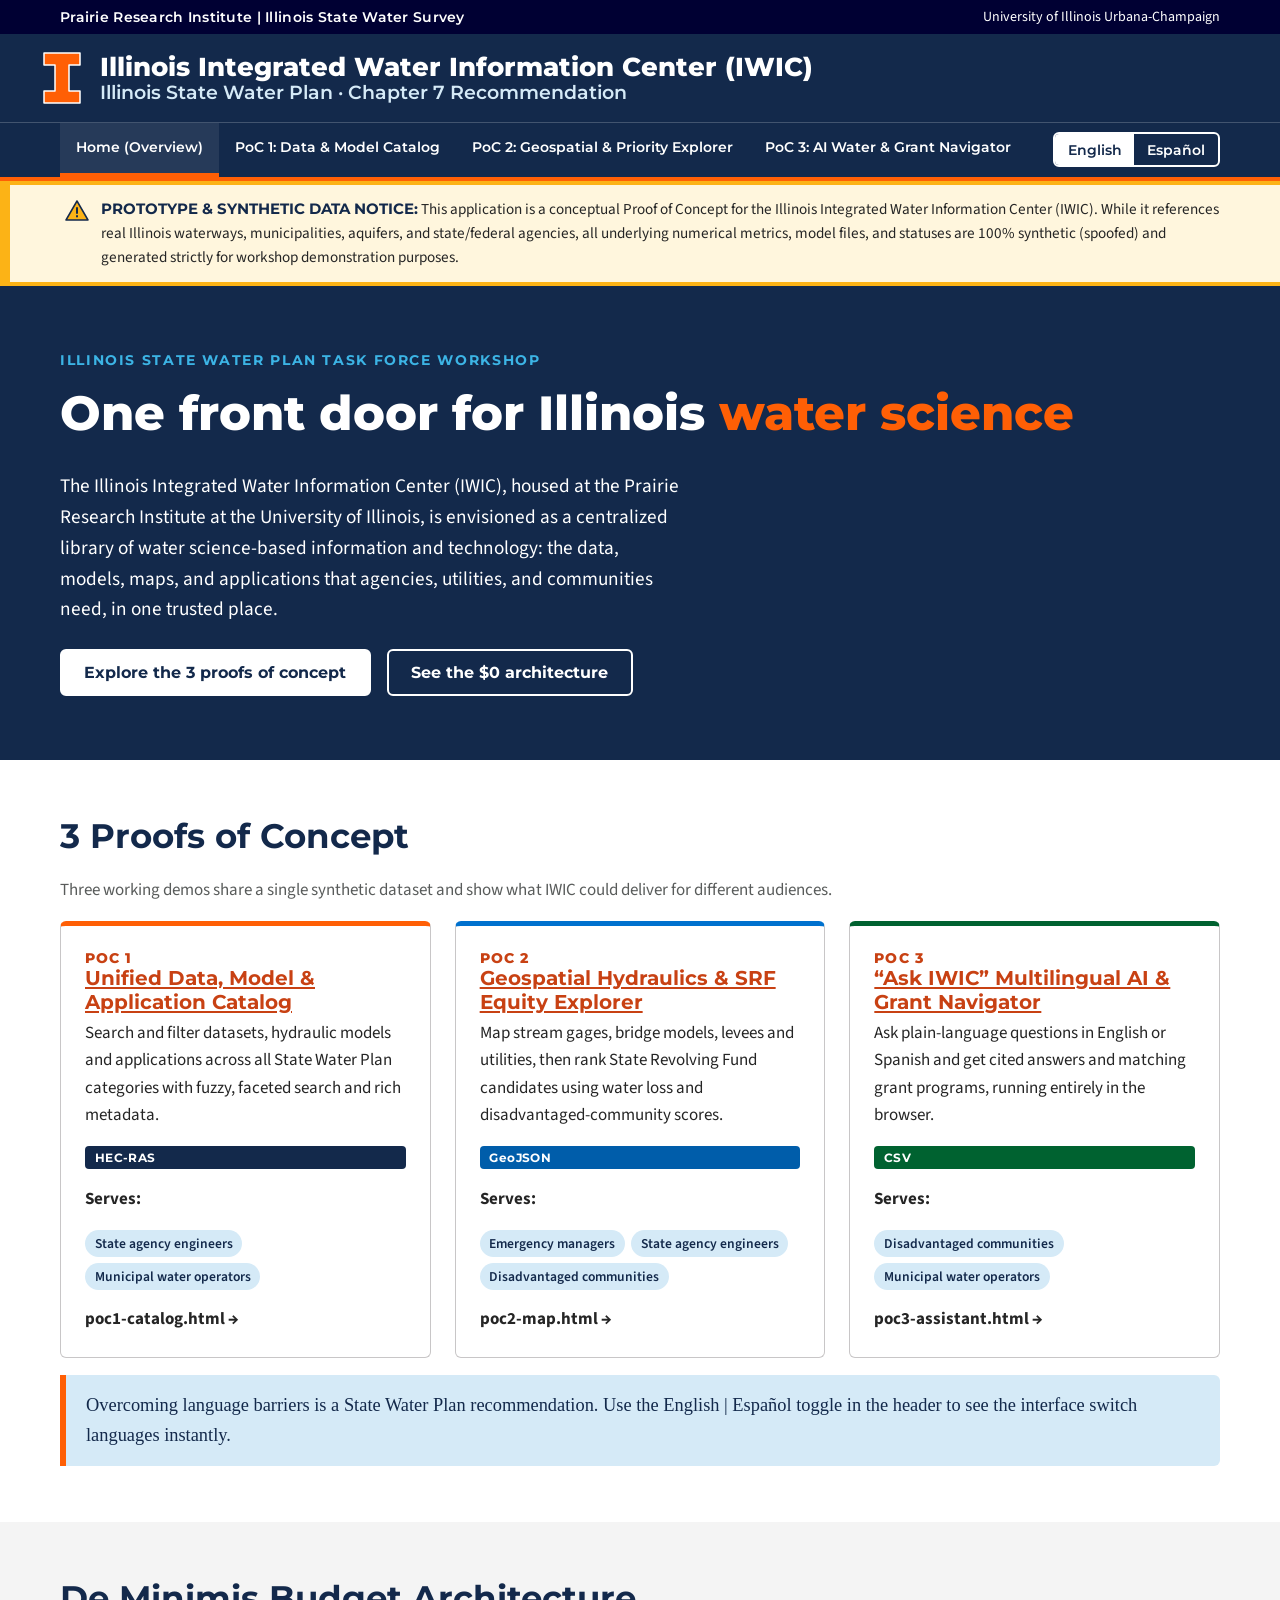
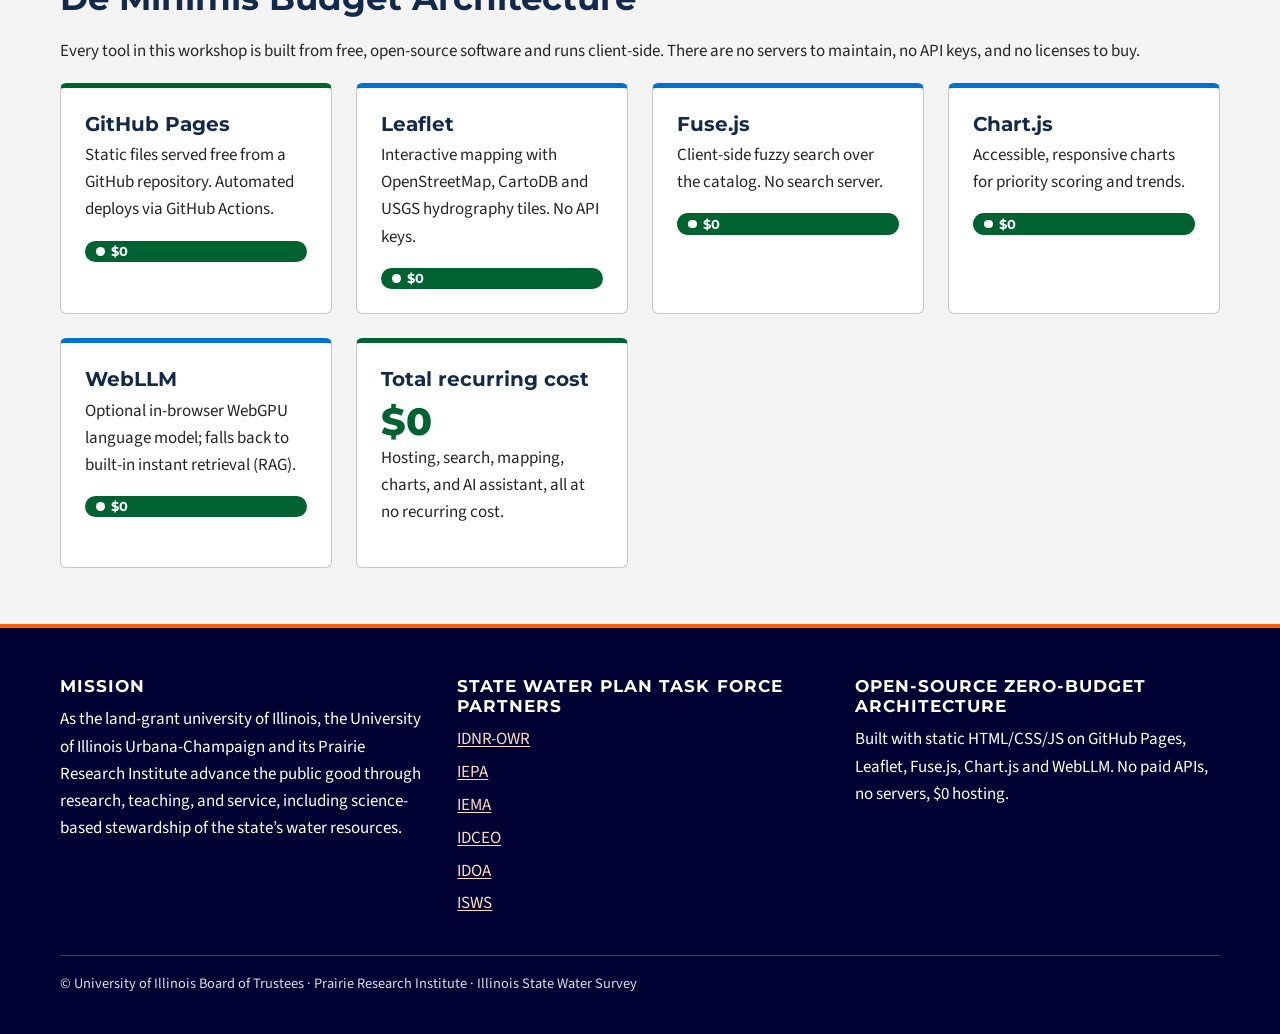
==== index.html @ f3689566 "Build IWIC foundational UI and landing page Co-authored-by: Copilot <223556219+Copilot@users.noreply" ====
<!DOCTYPE html>
<html lang="en">
<head>
  <meta charset="utf-8">
  <meta name="viewport" content="width=device-width, initial-scale=1">
  <title>Illinois Integrated Water Information Center (IWIC) · Workshop Overview</title>
  <meta name="description" content="Prototype of the Illinois Integrated Water Information Center: three proofs of concept built on synthetic data with free, open-source tools.">
  <link rel="stylesheet" href="css/illinois-brand.css">
</head>
<body>
  <main>
    <section class="hero" aria-labelledby="hero-title">
      <div class="container">
        <p class="eyebrow" data-i18n="hero.eyebrow">Illinois State Water Plan Task Force Workshop</p>
        <h1 id="hero-title" data-i18n-html="hero.title">One front door for Illinois <span>water science</span></h1>
        <p data-i18n="hero.body">The Illinois Integrated Water Information Center (IWIC), housed at the Prairie Research Institute at the University of Illinois, is envisioned as a centralized library of water science-based information and technology.</p>
        <div class="hero-actions">
          <a class="btn btn--light" href="#pocs" data-i18n="hero.cta1">Explore the 3 proofs of concept</a>
          <a class="btn btn--outline" href="#budget" data-i18n="hero.cta2">See the $0 architecture</a>
        </div>
      </div>
    </section>

    <section class="section" id="pocs" aria-labelledby="poc-heading">
      <div class="container">
        <h2 id="poc-heading" data-i18n="poc.heading">3 Proofs of Concept</h2>
        <p class="muted" data-i18n="poc.intro">Three working demos share a single synthetic dataset.</p>
        <div class="grid grid--3">
          <article class="card card--link">
            <span class="card-num">PoC 1</span>
            <h3><a class="stretched" href="poc1-catalog.html" data-i18n="poc1.title">Unified Data, Model &amp; Application Catalog</a></h3>
            <p data-i18n="poc1.body">Search and filter datasets, models and applications.</p>
            <span class="badge badge--hec-ras">HEC-RAS</span>
            <p></p>
            <p><strong data-i18n="poc.serves">Serves:</strong></p>
            <ul class="persona-list">
              <li data-i18n="persona.engineers">State agency engineers</li>
              <li data-i18n="persona.operators">Municipal water operators</li>
            </ul>
            <span class="card-cta" aria-hidden="true">poc1-catalog.html →</span>
          </article>
          <article class="card card--link card--blue">
            <span class="card-num">PoC 2</span>
            <h3><a class="stretched" href="poc2-map.html" data-i18n="poc2.title">Geospatial Hydraulics &amp; SRF Equity Explorer</a></h3>
            <p data-i18n="poc2.body">Map gages, models, levees and utilities.</p>
            <span class="badge badge--geojson">GeoJSON</span>
            <p></p>
            <p><strong data-i18n="poc.serves">Serves:</strong></p>
            <ul class="persona-list">
              <li data-i18n="persona.emergency">Emergency managers</li>
              <li data-i18n="persona.engineers">State agency engineers</li>
              <li data-i18n="persona.communities">Disadvantaged communities</li>
            </ul>
            <span class="card-cta" aria-hidden="true">poc2-map.html →</span>
          </article>
          <article class="card card--link card--prairie">
            <span class="card-num">PoC 3</span>
            <h3><a class="stretched" href="poc3-assistant.html" data-i18n="poc3.title">“Ask IWIC” Multilingual AI &amp; Grant Navigator</a></h3>
            <p data-i18n="poc3.body">Ask plain-language questions in English or Spanish.</p>
            <span class="badge badge--csv">CSV</span>
            <p></p>
            <p><strong data-i18n="poc.serves">Serves:</strong></p>
            <ul class="persona-list">
              <li data-i18n="persona.communities">Disadvantaged communities</li>
              <li data-i18n="persona.operators">Municipal water operators</li>
            </ul>
            <span class="card-cta" aria-hidden="true">poc3-assistant.html →</span>
          </article>
        </div>
        <p></p>
        <div class="callout callout--editorial" data-i18n="lang.callout">Overcoming language barriers is a State Water Plan recommendation. Use the English | Español toggle to switch languages.</div>
      </div>
    </section>

    <section class="section section--alt" id="budget" aria-labelledby="budget-heading">
      <div class="container">
        <h2 id="budget-heading" data-i18n="budget.heading">De Minimis Budget Architecture</h2>
        <p data-i18n="budget.intro">Every tool is built from free, open-source software and runs client-side.</p>
        <div class="grid grid--4">
          <div class="card card--prairie"><h3>GitHub Pages</h3><p data-i18n="budget.hosting.body">Static files served free from a GitHub repository.</p><span class="pill pill--ok">$0</span></div>
          <div class="card card--blue"><h3>Leaflet</h3><p data-i18n="budget.leaflet">Interactive mapping with no API keys.</p><span class="pill pill--ok">$0</span></div>
          <div class="card card--blue"><h3>Fuse.js</h3><p data-i18n="budget.fuse">Client-side fuzzy search.</p><span class="pill pill--ok">$0</span></div>
          <div class="card card--blue"><h3>Chart.js</h3><p data-i18n="budget.chart">Accessible, responsive charts.</p><span class="pill pill--ok">$0</span></div>
          <div class="card card--blue"><h3>WebLLM</h3><p data-i18n="budget.webllm">Optional in-browser WebGPU language model.</p><span class="pill pill--ok">$0</span></div>
          <div class="card card--prairie">
            <h3 data-i18n="budget.total">Total recurring cost</h3>
            <p class="cost-figure" data-i18n="cost.zero">$0</p>
            <p data-i18n="budget.total.body">All at no recurring cost.</p>
          </div>
        </div>
      </div>
    </section>
  </main>

  <script type="module">
    import { initIWICLayout } from './js/common-ui.js';
    initIWICLayout('home');
  </script>
</body>
</html>
---- css/illinois-brand.css ----
@import url("https://fonts.googleapis.com/css2?family=Montserrat:wght@600;700;800&family=Source+Sans+3:wght@400;600;700&display=swap");

:root {
  --il-orange: #FF5F05;          /* large headings on dark, borders, accents only */
  --il-blue: #13294B;
  --il-blue-darker: #000033;
  --il-altgeld: #C84113;         /* accessible orange for links/small text on light */
  --il-industrial: #0071CE;
  --il-industrial-light: #3CB4E5;
  --il-industrial-bg: #D5EAF7;
  --il-prairie: #006230;
  --il-harvest: #FCB316;
  --il-berry: #5C0E41;
  --il-storm-dark: #252525;
  --il-storm: #707372;
  --il-storm-light: #C8C6C7;
  --il-storm-bg: #F4F4F4;
  --il-white: #FFFFFF;
  --font-head: 'Montserrat', sans-serif;
  --font-body: 'Source Sans 3', 'Source Sans Pro', sans-serif;
  --font-editorial: 'Georgia', serif;
  --radius: 6px;
  --maxw: 1200px;
}

*, *::before, *::after { box-sizing: border-box; }
html { scroll-behavior: smooth; }
body {
  margin: 0;
  font-family: var(--font-body);
  font-size: 1.0625rem;
  line-height: 1.6;
  color: var(--il-storm-dark);
  background: var(--il-white);
}
h1, h2, h3, h4 { font-family: var(--font-head); color: var(--il-blue); line-height: 1.2; margin: 0 0 .6em; }
h1 { font-weight: 800; font-size: clamp(2rem, 4vw, 3rem); }
h2 { font-weight: 700; font-size: clamp(1.5rem, 3vw, 2.1rem); }
h3 { font-weight: 700; font-size: 1.25rem; }
p { margin: 0 0 1em; }
a { color: var(--il-altgeld); text-underline-offset: 2px; }
a:hover { color: var(--il-blue); }
:focus-visible { outline: 3px solid var(--il-industrial); outline-offset: 2px; }
.container { max-width: var(--maxw); margin: 0 auto; padding: 0 1.25rem; }
.section { padding: 3.5rem 0; }
.section--alt { background: var(--il-storm-bg); }
.muted { color: #595c5b; } /* darker than --il-storm for AA on #F4F4F4 */
.editorial { font-family: var(--font-editorial); font-style: italic; }

.skip-link {
  position: absolute; left: -999px; top: 0; z-index: 1000;
  background: var(--il-white); color: var(--il-blue); padding: .6rem 1rem; font-weight: 700;
}
.skip-link:focus { left: 0; }

/* ---------- Institutional header ---------- */
.parent-bar {
  background: var(--il-blue-darker); color: var(--il-white);
  font-size: .875rem; padding: .35rem 0;
}
.parent-bar .container { display: flex; justify-content: space-between; flex-wrap: wrap; gap: .5rem; }
.parent-bar strong { font-family: var(--font-head); font-weight: 600; letter-spacing: .02em; }
.site-header { background: var(--il-blue); color: var(--il-white); border-bottom: 4px solid var(--il-orange); }
.identity { display: flex; align-items: center; gap: 1rem; padding: 1rem 0; }
.identity a { display: flex; align-items: center; gap: 1rem; color: var(--il-white); text-decoration: none; }
.block-i { width: 44px; height: 56px; flex: none; }
.site-title { font-family: var(--font-head); font-weight: 800; font-size: clamp(1.05rem, 2.4vw, 1.6rem); line-height: 1.15; }
.site-title small { display: block; font-weight: 600; font-size: .75em; color: var(--il-industrial-bg); }

.main-nav { background: var(--il-blue); border-top: 1px solid rgba(255,255,255,.2); }
.main-nav .container { display: flex; flex-wrap: wrap; align-items: center; justify-content: space-between; gap: .5rem; }
.main-nav ul { list-style: none; display: flex; flex-wrap: wrap; margin: 0; padding: 0; }
.main-nav a {
  display: block; padding: .85rem 1rem; color: var(--il-white);
  font-family: var(--font-head); font-weight: 600; font-size: .9rem; text-decoration: none;
  border-bottom: 4px solid transparent;
}
.main-nav a:hover { background: rgba(255,255,255,.1); color: var(--il-white); }
.main-nav a[aria-current="page"] { border-bottom-color: var(--il-orange); background: rgba(255,255,255,.08); }
.main-nav :focus-visible, .lang-toggle :focus-visible { outline-color: var(--il-white); }

.lang-toggle { display: inline-flex; border: 2px solid var(--il-white); border-radius: var(--radius); overflow: hidden; }
.lang-toggle button {
  font: 600 .875rem var(--font-head); padding: .4rem .8rem; cursor: pointer;
  background: transparent; color: var(--il-white); border: 0;
}
.lang-toggle button[aria-pressed="true"] { background: var(--il-white); color: var(--il-blue); }
.lang-toggle button:not([aria-pressed="true"]):hover { background: rgba(255,255,255,.15); }

/* ---------- Synthetic data banner ---------- */
.synthetic-banner {
  background: #FFF6DD; color: var(--il-storm-dark);
  border-top: 4px solid var(--il-harvest); border-bottom: 4px solid var(--il-harvest);
  border-left: 10px solid var(--il-harvest);
  padding: .75rem 0; font-size: .95rem;
}
.synthetic-banner .container { display: flex; gap: .75rem; align-items: flex-start; }
.synthetic-banner svg { flex: none; margin-top: 2px; }
.synthetic-banner p { margin: 0; }
.synthetic-banner strong { color: var(--il-blue); font-family: var(--font-head); font-weight: 700; }

/* ---------- Hero ---------- */
.hero { background: var(--il-blue); color: var(--il-white); padding: 4rem 0; position: relative; overflow: hidden; }
.hero h1 { color: var(--il-white); }
.hero h1 span { color: var(--il-orange); } /* large text on dark: AA OK */
.hero p { font-size: 1.2rem; max-width: 62ch; }
.hero .eyebrow {
  font-family: var(--font-head); font-weight: 700; letter-spacing: .12em; text-transform: uppercase;
  font-size: .85rem; color: var(--il-industrial-light);
}
.hero-actions { display: flex; flex-wrap: wrap; gap: 1rem; margin-top: 1.5rem; }

/* ---------- Buttons ---------- */
.btn {
  display: inline-block; font: 700 1rem var(--font-head); padding: .75rem 1.4rem; border-radius: var(--radius);
  text-decoration: none; cursor: pointer; border: 2px solid var(--il-blue); background: var(--il-blue); color: var(--il-white);
}
.btn:hover { background: var(--il-blue-darker); color: var(--il-white); }
.btn--light { background: var(--il-white); color: var(--il-blue); border-color: var(--il-white); }
.btn--light:hover { background: var(--il-industrial-bg); color: var(--il-blue); }
.btn--outline { background: transparent; color: var(--il-white); border-color: var(--il-white); }
.btn--outline:hover { background: rgba(255,255,255,.15); color: var(--il-white); }
.btn--secondary { background: var(--il-white); color: var(--il-blue); }
.btn--secondary:hover { background: var(--il-industrial-bg); color: var(--il-blue); }

/* ---------- Grid & cards ---------- */
.grid { display: grid; gap: 1.5rem; }
.grid--3 { grid-template-columns: repeat(auto-fit, minmax(280px, 1fr)); }
.grid--4 { grid-template-columns: repeat(auto-fit, minmax(220px, 1fr)); }
.card {
  background: var(--il-white); border: 1px solid var(--il-storm-light); border-top: 5px solid var(--il-orange);
  border-radius: var(--radius); padding: 1.5rem; display: flex; flex-direction: column;
  transition: box-shadow .15s, transform .15s;
}
.card--link:hover, .card--link:focus-within { box-shadow: 0 6px 18px rgba(19,41,75,.18); transform: translateY(-2px); }
.card--blue { border-top-color: var(--il-industrial); }
.card--prairie { border-top-color: var(--il-prairie); }
.card h3 { margin-bottom: .4rem; }
.card .card-num { font: 800 .85rem var(--font-head); color: var(--il-altgeld); letter-spacing: .08em; text-transform: uppercase; }
.card .card-cta { margin-top: auto; font-weight: 700; }
.card--link a.stretched::after { content: ""; position: absolute; inset: 0; }
.card--link { position: relative; }

.persona-list { list-style: none; padding: 0; margin: 0 0 1rem; display: flex; flex-wrap: wrap; gap: .4rem; }
.persona-list li {
  background: var(--il-industrial-bg); color: var(--il-blue); font-size: .85rem; font-weight: 600;
  padding: .15rem .6rem; border-radius: 999px;
}

.callout {
  background: var(--il-industrial-bg); border-left: 6px solid var(--il-industrial); color: var(--il-blue);
  padding: 1rem 1.25rem; border-radius: 0 var(--radius) var(--radius) 0;
}
.callout--editorial { font-family: var(--font-editorial); font-size: 1.15rem; border-left-color: var(--il-orange); }

.cost-figure { font: 800 2.4rem var(--font-head); color: var(--il-prairie); margin: 0; }

/* ---------- Format badges ---------- */
.badge {
  display: inline-block; font: 700 .75rem var(--font-head); letter-spacing: .03em;
  padding: .2rem .55rem; border-radius: 4px; border: 1px solid transparent; white-space: nowrap;
}
.badge--hec-ras { background: var(--il-blue); color: var(--il-white); }
.badge--geojson { background: #005DAA; color: var(--il-white); }
.badge--csv { background: var(--il-prairie); color: var(--il-white); }
.badge--xlsx { background: #0B4F2A; color: var(--il-white); }
.badge--safr { background: var(--il-berry); color: var(--il-white); }
.badge--gis-metadata { background: var(--il-white); color: var(--il-blue); border-color: var(--il-blue); }

/* ---------- Status pills ---------- */
.pill {
  display: inline-flex; align-items: center; gap: .35rem; font: 700 .8rem var(--font-head);
  padding: .2rem .7rem; border-radius: 999px;
}
.pill::before { content: ""; width: .55rem; height: .55rem; border-radius: 50%; background: currentColor; }
.pill--ok { background: var(--il-prairie); color: var(--il-white); }
.pill--watch { background: var(--il-harvest); color: var(--il-blue-darker); }
.pill--alert { background: var(--il-altgeld); color: var(--il-white); }
.pill--info { background: var(--il-industrial-bg); color: var(--il-blue); }
.pill--pfas { background: var(--il-berry); color: var(--il-white); }

/* ---------- Tables ---------- */
.table-wrap { overflow-x: auto; border: 1px solid var(--il-storm-light); border-radius: var(--radius); }
table { width: 100%; border-collapse: collapse; font-size: .95rem; background: var(--il-white); }
caption { text-align: left; padding: .75rem 1rem; font: 700 1rem var(--font-head); color: var(--il-blue); }
th, td { padding: .7rem 1rem; text-align: left; border-bottom: 1px solid var(--il-storm-light); vertical-align: top; }
thead th { background: var(--il-blue); color: var(--il-white); font-family: var(--font-head); font-weight: 600; }
tbody tr:nth-child(even) { background: var(--il-storm-bg); }
tbody tr:hover { background: var(--il-industrial-bg); }

/* ---------- Footer ---------- */
.site-footer { background: var(--il-blue-darker); color: var(--il-white); padding: 3rem 0 1.5rem; border-top: 4px solid var(--il-orange); }
.site-footer h2 { color: var(--il-white); font-size: 1.05rem; text-transform: uppercase; letter-spacing: .06em; }
.site-footer a { color: #FFD9C2; }
.site-footer a:hover { color: var(--il-white); }
.site-footer ul { list-style: none; padding: 0; margin: 0; }
.site-footer li { margin-bottom: .35rem; }
.footer-grid { display: grid; gap: 2rem; grid-template-columns: repeat(auto-fit, minmax(240px, 1fr)); }
.colophon { margin-top: 2rem; padding-top: 1rem; border-top: 1px solid rgba(255,255,255,.25); font-size: .9rem; color: #DCDCE6; }

@media (max-width: 700px) {
  .main-nav ul { flex-direction: column; width: 100%; }
  .main-nav a { border-bottom: 0; border-left: 4px solid transparent; }
  .main-nav a[aria-current="page"] { border-left-color: var(--il-orange); }
}
@media (prefers-reduced-motion: reduce) {
  * { transition: none !important; scroll-behavior: auto !important; }
}
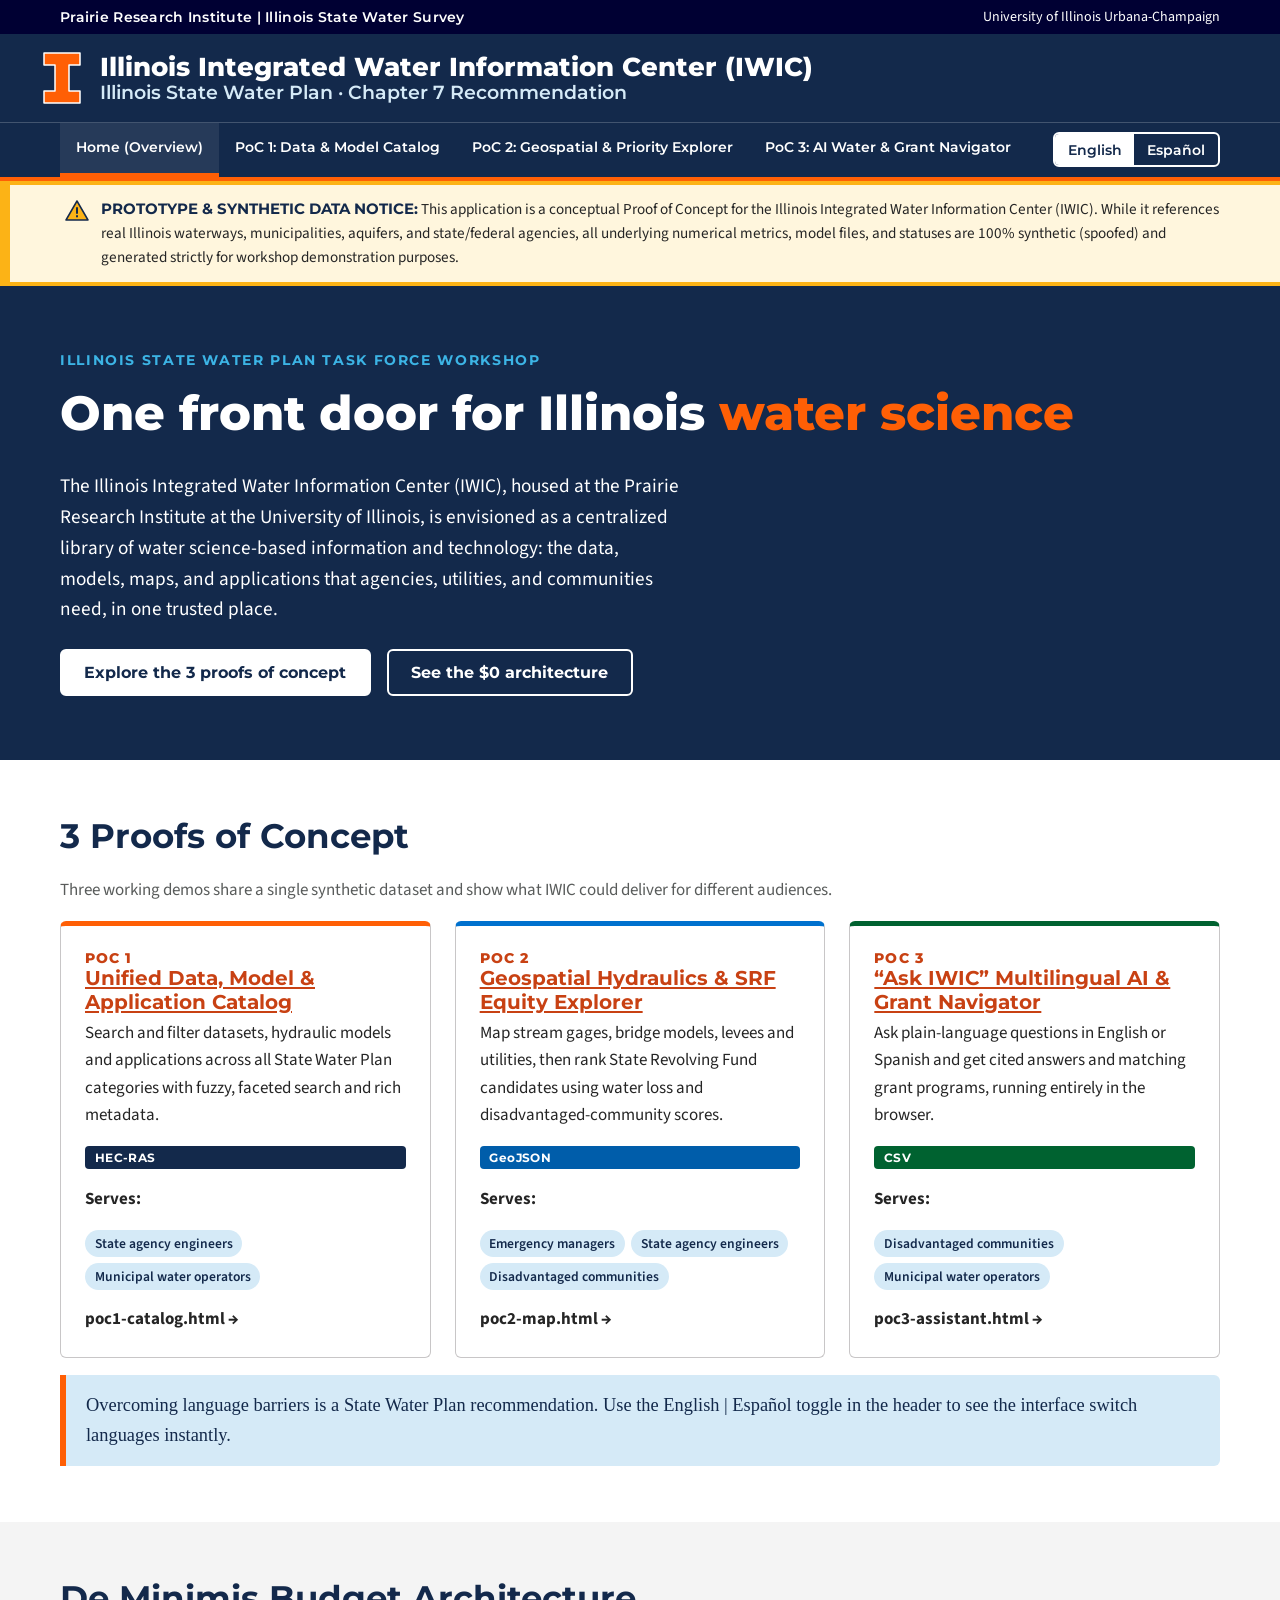
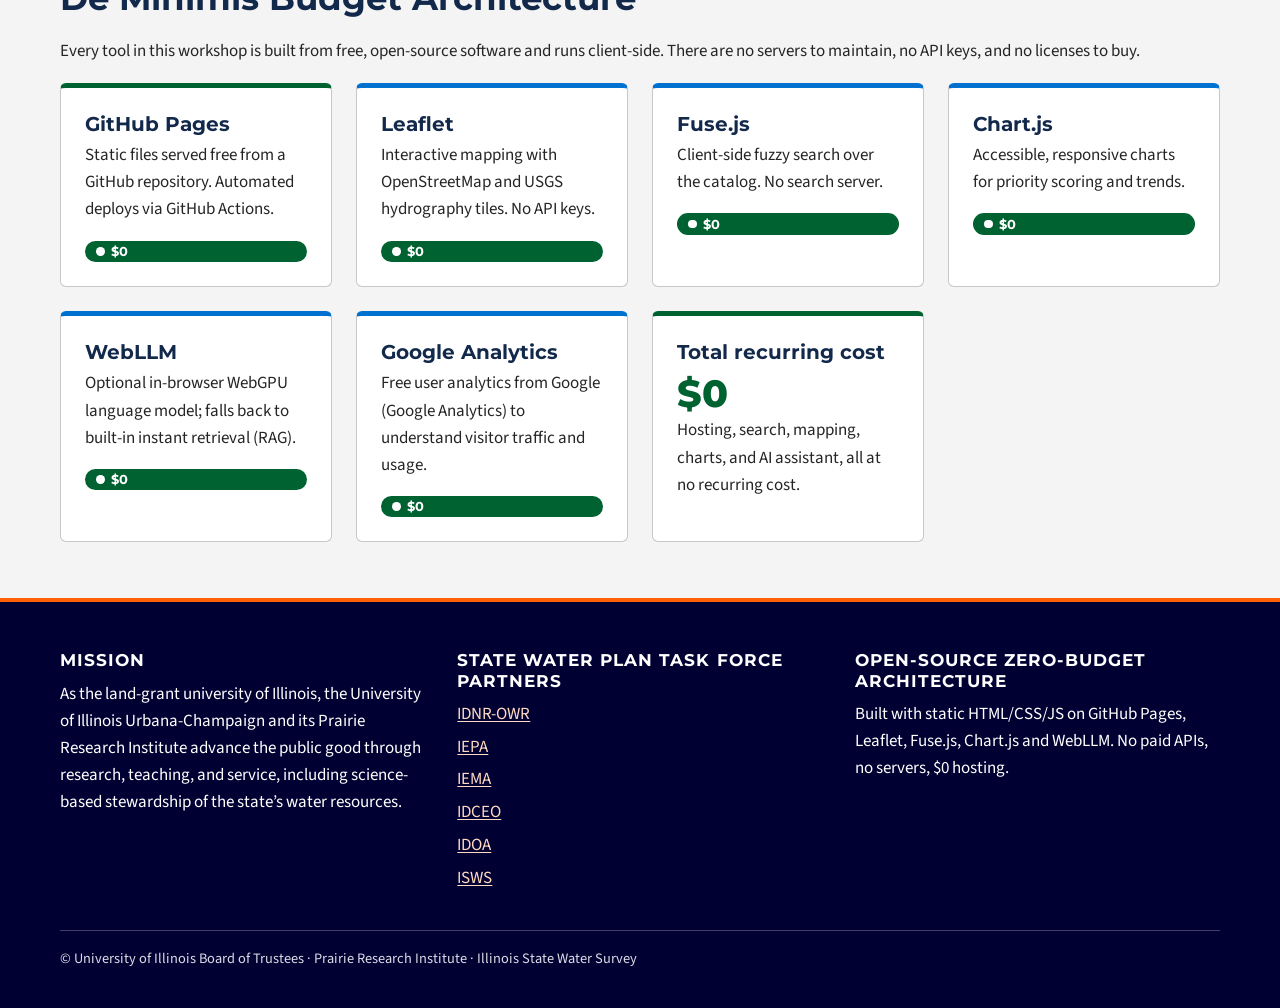
==== commit 72faf8ff: "Add Google Analytics tag and home page analytics card Co-authored-by: Copilot <223556219+Copilot@use" ====
--- a/index.html
+++ b/index.html
@@ -6,6 +6,15 @@
   <title>Illinois Integrated Water Information Center (IWIC) · Workshop Overview</title>
   <meta name="description" content="Prototype of the Illinois Integrated Water Information Center: three proofs of concept built on synthetic data with free, open-source tools.">
   <link rel="stylesheet" href="css/illinois-brand.css">
+  <!-- Google tag (gtag.js) -->
+  <script async src="https://www.googletagmanager.com/gtag/js?id=G-LGR8FW7HL0"></script>
+  <script>
+    window.dataLayer = window.dataLayer || [];
+    function gtag(){dataLayer.push(arguments);}
+    gtag('js', new Date());
+
+    gtag('config', 'G-LGR8FW7HL0');
+  </script>
 </head>
 <body>
   <main>
@@ -82,6 +91,7 @@
           <div class="card card--blue"><h3>Fuse.js</h3><p data-i18n="budget.fuse">Client-side fuzzy search.</p><span class="pill pill--ok">$0</span></div>
           <div class="card card--blue"><h3>Chart.js</h3><p data-i18n="budget.chart">Accessible, responsive charts.</p><span class="pill pill--ok">$0</span></div>
           <div class="card card--blue"><h3>WebLLM</h3><p data-i18n="budget.webllm">Optional in-browser WebGPU language model.</p><span class="pill pill--ok">$0</span></div>
+          <div class="card card--blue"><h3>Google Analytics</h3><p data-i18n="budget.analytics">Free user analytics from Google.</p><span class="pill pill--ok">$0</span></div>
           <div class="card card--prairie">
             <h3 data-i18n="budget.total">Total recurring cost</h3>
             <p class="cost-figure" data-i18n="cost.zero">$0</p>
